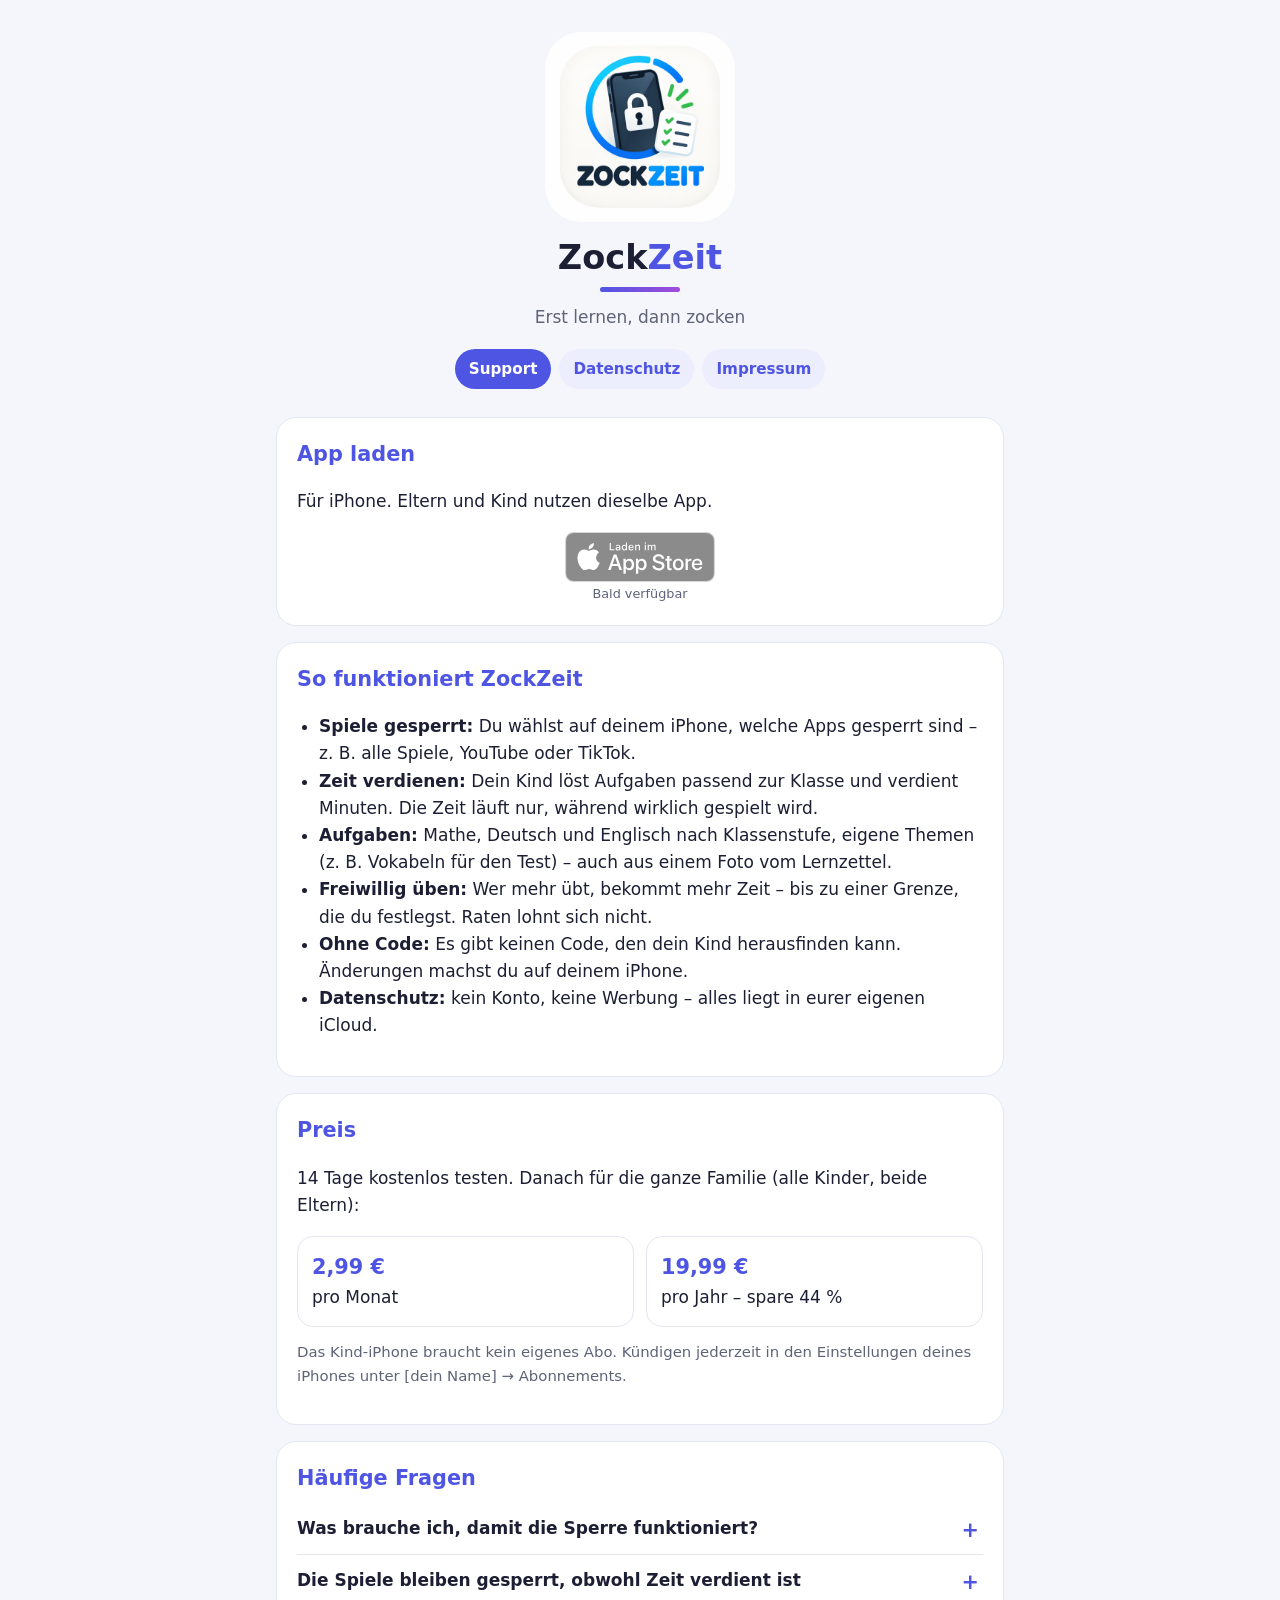
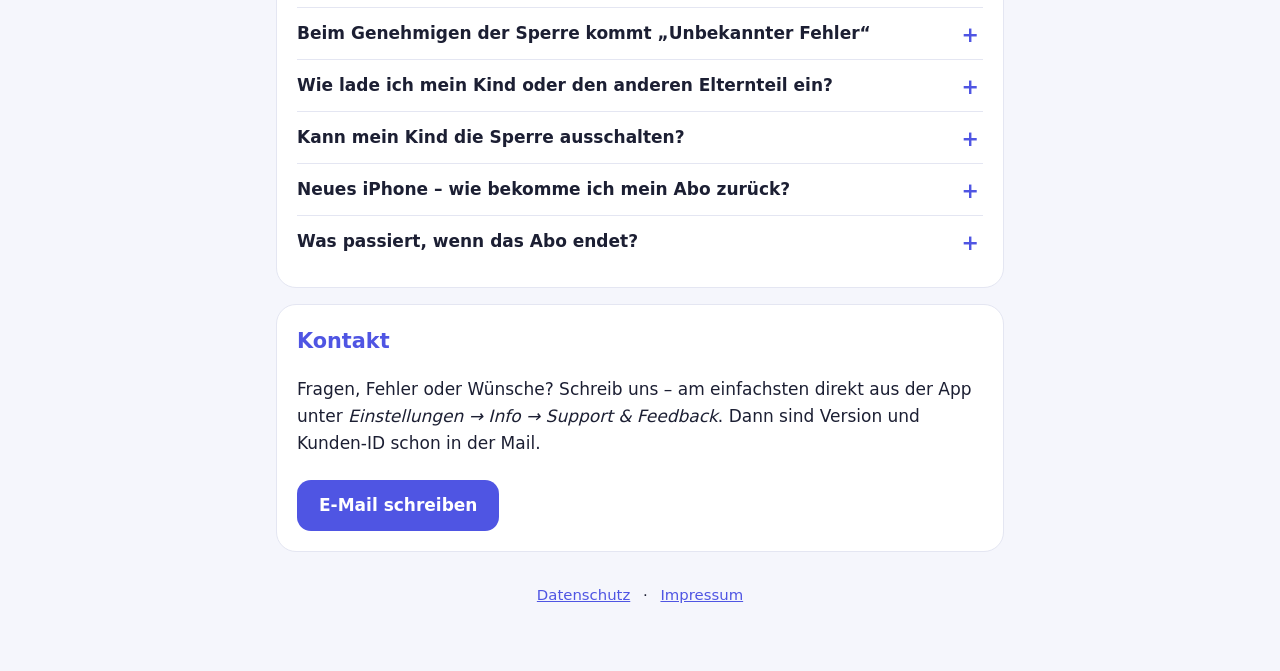
==== index.html @ e9dc3b90 "Website ZockZeit: Support, Datenschutz, Impressum Co-Authored-By: Claude Opus 5.5 <noreply@anthropic" ====
<!DOCTYPE html>
<html lang="de">
<head>
  <meta charset="utf-8">
  <meta name="viewport" content="width=device-width, initial-scale=1">
  <title>ZockZeit – Support</title>
  <meta name="description" content="ZockZeit: Erst lernen, dann zocken. Spiele bleiben gesperrt, bis dein Kind Aufgaben passend zur Klasse gelöst hat – ohne Code, ohne Konto.">
  <link rel="icon" href="icon.png">
  <link rel="apple-touch-icon" href="icon.png">
  <link rel="stylesheet" href="style.css">
</head>
<body>
<div class="wrap">
  <header>
    <img src="logo.png" alt="ZockZeit – Logo mit Handy, Schloss und Checkliste">
    <h1><span class="a">Zock</span><span class="b">Zeit</span></h1>
    <div class="underline"></div>
    <p class="lead">Erst lernen, dann zocken</p>
    <nav>
      <a href="index.html" aria-current="page">Support</a>
      <a href="datenschutz.html">Datenschutz</a>
      <a href="impressum.html">Impressum</a>
    </nav>
  </header>

  <section class="card">
    <h2>App laden</h2>
    <p>Für iPhone. Eltern und Kind nutzen dieselbe App.</p>
    <div class="stores">
      <span class="soon"><img class="badge-apple" src="appstore-badge.svg" alt="Im App Store laden"><small>Bald verfügbar</small></span>
    </div>
  </section>

  <section class="card">
    <h2>So funktioniert ZockZeit</h2>
    <ul>
      <li><strong>Spiele gesperrt:</strong> Du wählst auf deinem iPhone, welche Apps gesperrt sind – z. B. alle Spiele, YouTube oder TikTok.</li>
      <li><strong>Zeit verdienen:</strong> Dein Kind löst Aufgaben passend zur Klasse und verdient Minuten. Die Zeit läuft nur, während wirklich gespielt wird.</li>
      <li><strong>Aufgaben:</strong> Mathe, Deutsch und Englisch nach Klassenstufe, eigene Themen (z. B. Vokabeln für den Test) – auch aus einem Foto vom Lernzettel.</li>
      <li><strong>Freiwillig üben:</strong> Wer mehr übt, bekommt mehr Zeit – bis zu einer Grenze, die du festlegst. Raten lohnt sich nicht.</li>
      <li><strong>Ohne Code:</strong> Es gibt keinen Code, den dein Kind herausfinden kann. Änderungen machst du auf deinem iPhone.</li>
      <li><strong>Datenschutz:</strong> kein Konto, keine Werbung – alles liegt in eurer eigenen iCloud.</li>
    </ul>
  </section>

  <section class="card">
    <h2>Preis</h2>
    <p>14 Tage kostenlos testen. Danach für die ganze Familie (alle Kinder, beide Eltern):</p>
    <div class="preis">
      <div><strong>2,99 €</strong><br>pro Monat</div>
      <div><strong>19,99 €</strong><br>pro Jahr – spare 44 %</div>
    </div>
    <p class="muted">Das Kind-iPhone braucht kein eigenes Abo. Kündigen jederzeit in den Einstellungen deines iPhones unter [dein Name] → Abonnements.</p>
  </section>

  <section class="card">
    <h2>Häufige Fragen</h2>
    <details>
      <summary>Was brauche ich, damit die Sperre funktioniert?</summary>
      <p>Dein Kind braucht eine eigene Apple-ID und muss in deiner Apple-Familienfreigabe als Kind eingetragen sein. Die Bildschirmzeit für dein Kind muss eingeschaltet sein, und beide iPhones sind bei iCloud angemeldet. Eine Anleitung Schritt für Schritt findest du in der App über das Fragezeichen.</p>
    </details>
    <details>
      <summary>Die Spiele bleiben gesperrt, obwohl Zeit verdient ist</summary>
      <p>Fast immer ist dann noch ein App-Limit in Apples Bildschirmzeit aktiv. Ausschalten auf deinem iPhone unter <em>Einstellungen → Bildschirmzeit → [Kind] → App-Limits</em>. Am Sperrbildschirm erkennst du es: „Zockzeit aufgebraucht“ kommt von ZockZeit, „Zeitlimit“ mit Sanduhr kommt von Apple.</p>
    </details>
    <details>
      <summary>Beim Genehmigen der Sperre kommt „Unbekannter Fehler“</summary>
      <p>Stell auf deinem iPhone unter <em>Einstellungen → Bildschirmzeit → [Kind] → Inhalte &amp; Datenschutz → Accountänderungen</em> kurz auf „Erlauben“, genehmige die Sperre und stell es danach wieder auf „Nicht erlauben“.</p>
    </details>
    <details>
      <summary>Wie lade ich mein Kind oder den anderen Elternteil ein?</summary>
      <p>In ZockZeit auf deinem iPhone „Familie einladen“ tippen und die Einladung per Nachricht schicken. Auf dem anderen iPhone ZockZeit öffnen, „Ich bin das Kind“ bzw. „Ich bin Mama oder Papa“ wählen und dann den Link in der Nachricht antippen.</p>
    </details>
    <details>
      <summary>Kann mein Kind die Sperre ausschalten?</summary>
      <p>Die Sperre läuft über Apples Bildschirmzeit-Technik für Familien. ZockZeit lässt sich auf dem Kind-iPhone nicht ohne deine Zustimmung löschen, und die gesperrten Apps änderst nur du auf deinem iPhone. Wichtig: Dein eigener Bildschirmzeit-Code und dein iPhone-Code sollten deinem Kind nicht bekannt sein.</p>
    </details>
    <details>
      <summary>Neues iPhone – wie bekomme ich mein Abo zurück?</summary>
      <p>In ZockZeit unter <em>Einstellungen → Abo → Käufe wiederherstellen</em>. Nutze dieselbe Apple-ID wie beim Kauf.</p>
    </details>
    <details>
      <summary>Was passiert, wenn das Abo endet?</summary>
      <p>ZockZeit macht auf dem Kind-iPhone Pause und gibt die Spiele frei. Sobald das Abo verlängert ist, geht es automatisch weiter.</p>
    </details>
  </section>

  <section class="card">
    <h2>Kontakt</h2>
    <p>Fragen, Fehler oder Wünsche? Schreib uns – am einfachsten direkt aus der App unter <em>Einstellungen → Info → Support &amp; Feedback</em>. Dann sind Version und Kunden-ID schon in der Mail.</p>
    <a class="button" href="mailto:support.klassenkasse@gmail.com?subject=ZockZeit%3A%20Support">E-Mail schreiben</a>
  </section>

  <footer class="muted">
    <p><a href="datenschutz.html">Datenschutz</a> · <a href="impressum.html">Impressum</a></p>
  </footer>
</div>
</body>
</html>
---- style.css ----
:root {
  --indigo: #4F55E3;
  --purple: #A24BDB;
  --orange: #F28A1E;
  --green: #2FA84F;
  --sky: #ECEDFD;
  --bg: #F5F6FC;
  --card: #FFFFFF;
  --line: #E4E6F2;
  --text: #1C1F33;
  --muted: #5E6378;
}
@media (prefers-color-scheme: dark) {
  :root {
    --indigo: #A3A8FF;
    --purple: #D29BFF;
    --orange: #FFB15C;
    --green: #6BD68A;
    --sky: #23264A;
    --bg: #0F1020;
    --card: #1A1C33;
    --line: #2C2F4D;
    --text: #ECEDF7;
    --muted: #A2A6C2;
  }
}
* { box-sizing: border-box; }
html { -webkit-text-size-adjust: 100%; }
body {
  margin: 0;
  background: var(--bg);
  color: var(--text);
  font-family: ui-rounded, "SF Pro Rounded", system-ui, -apple-system, "Segoe UI", Roboto, sans-serif;
  line-height: 1.6;
  font-size: 17px;
}
.wrap { max-width: 760px; margin: 0 auto; padding: 32px 16px 48px; }
header { text-align: center; margin-bottom: 28px; }
header img { width: 190px; height: auto; border-radius: 36px; }
h1 { font-size: 2.1rem; margin: 8px 0 4px; line-height: 1.2; }
h1 .a { color: var(--text); }
h1 .b { color: var(--indigo); }
.underline { width: 80px; height: 5px; border-radius: 3px; background: linear-gradient(90deg, var(--indigo), var(--purple)); margin: 8px auto 12px; }
.lead { color: var(--muted); margin: 0; }
nav { display: flex; gap: 8px; justify-content: center; flex-wrap: wrap; margin-top: 18px; }
nav a {
  text-decoration: none; color: var(--indigo); font-weight: 600; font-size: 0.95rem;
  padding: 8px 14px; border-radius: 999px; background: var(--sky);
}
nav a[aria-current="page"] { background: var(--indigo); color: #fff; }
.card {
  background: var(--card); border: 1px solid var(--line); border-radius: 20px;
  padding: 20px; margin: 16px 0;
}
h2 { color: var(--indigo); font-size: 1.3rem; margin: 0 0 8px; }
h3 { font-size: 1.05rem; margin: 18px 0 4px; }
p, li { color: var(--text); }
.muted { color: var(--muted); font-size: 0.93rem; }
a { color: var(--indigo); }
.button {
  display: inline-block; text-decoration: none; background: var(--indigo); color: #fff;
  font-weight: 700; padding: 12px 22px; border-radius: 14px; margin-top: 6px;
}
.preis { display: flex; gap: 12px; flex-wrap: wrap; margin-top: 8px; }
.preis div { flex: 1 1 200px; border: 1px solid var(--line); border-radius: 16px; padding: 14px; }
.preis strong { font-size: 1.3rem; color: var(--indigo); }
details { border-top: 1px solid var(--line); padding: 12px 0; }
details:first-of-type { border-top: 0; }
summary { cursor: pointer; font-weight: 600; list-style: none; position: relative; padding-right: 28px; }
summary::-webkit-details-marker { display: none; }
summary::after { content: "+"; position: absolute; right: 4px; top: -1px; color: var(--indigo); font-size: 1.3rem; }
details[open] summary::after { content: "–"; }
details p, details ol, details ul { margin: 8px 0 0; }
ol, ul { padding-left: 22px; }
footer { text-align: center; margin-top: 32px; }
footer a { margin: 0 8px; }
.stores { display: flex; gap: 12px; flex-wrap: wrap; align-items: center; justify-content: center; margin-top: 8px; }
.stores .soon { display: flex; flex-direction: column; align-items: center; }
.badge-apple { height: 50px; width: auto; display: block; }
.soon img { filter: grayscale(1); opacity: 0.45; }
.soon small { color: var(--muted); font-size: 0.8rem; margin-top: 2px; }
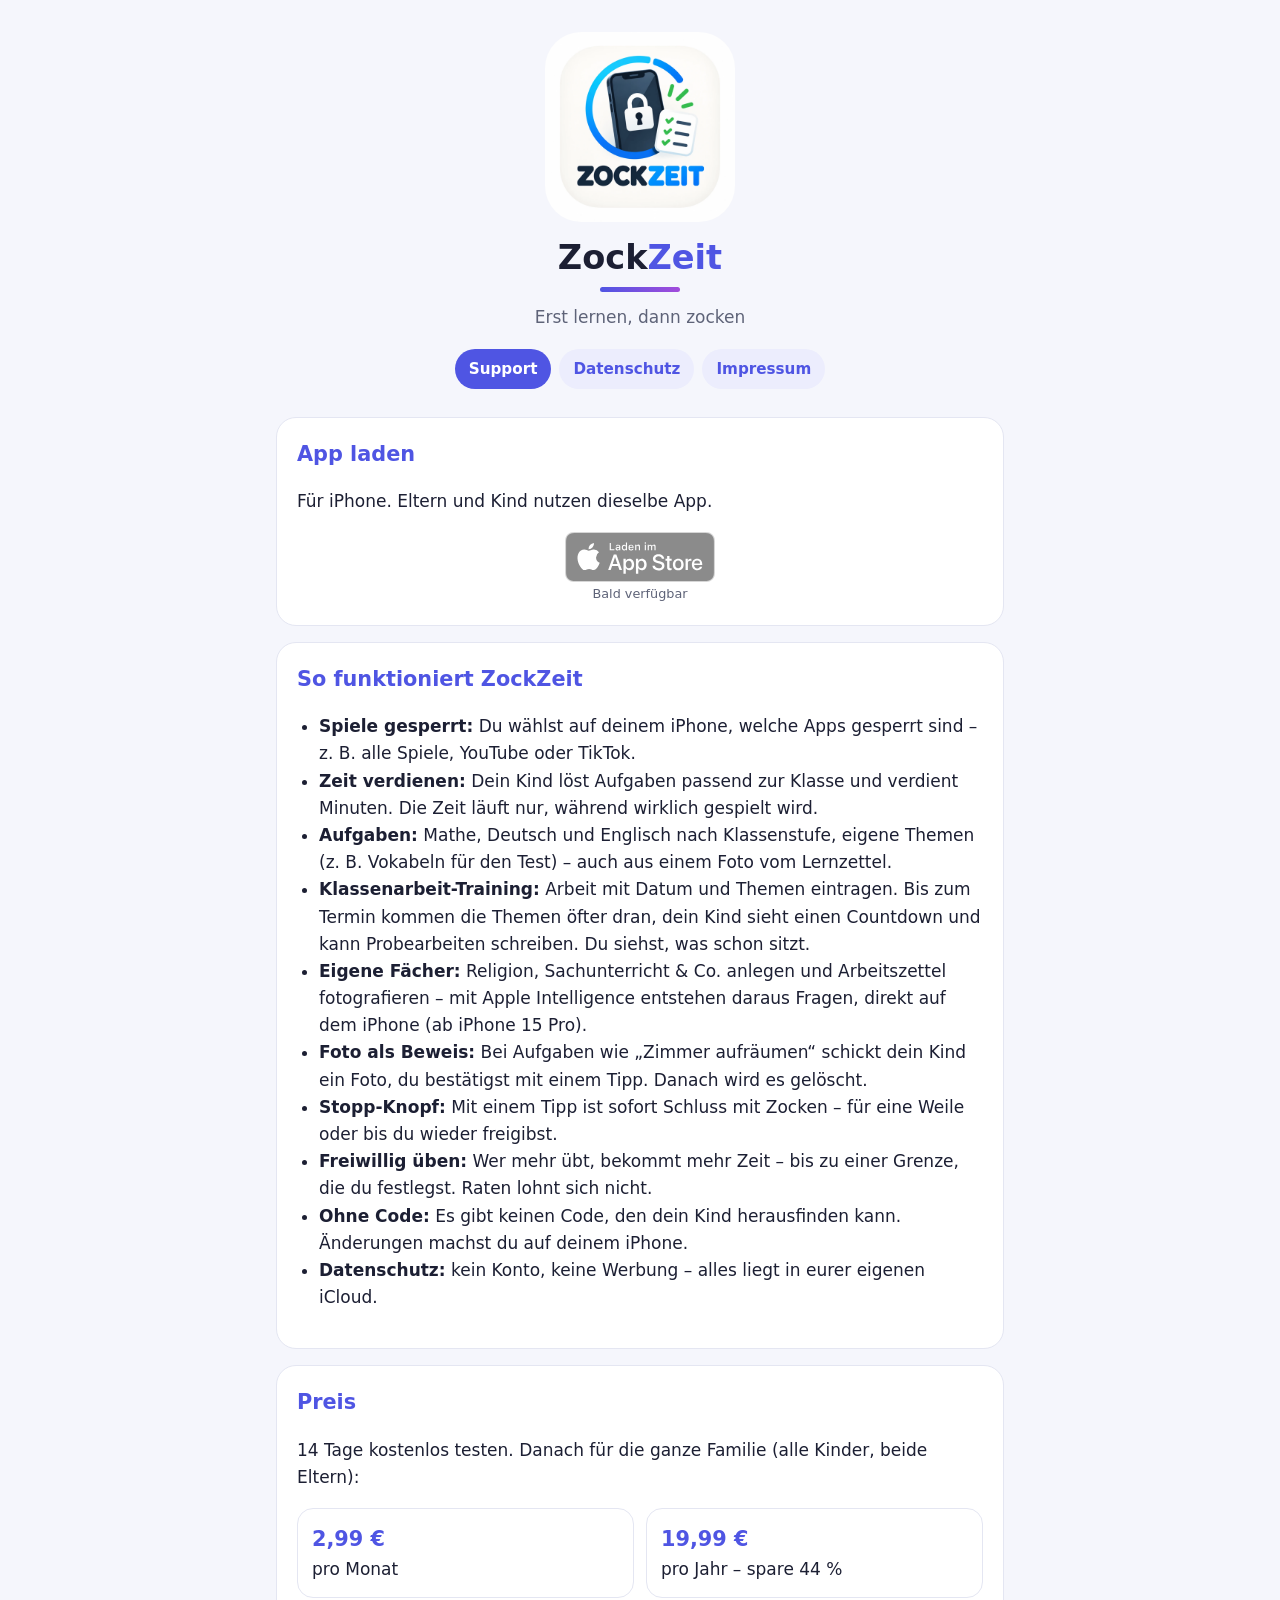
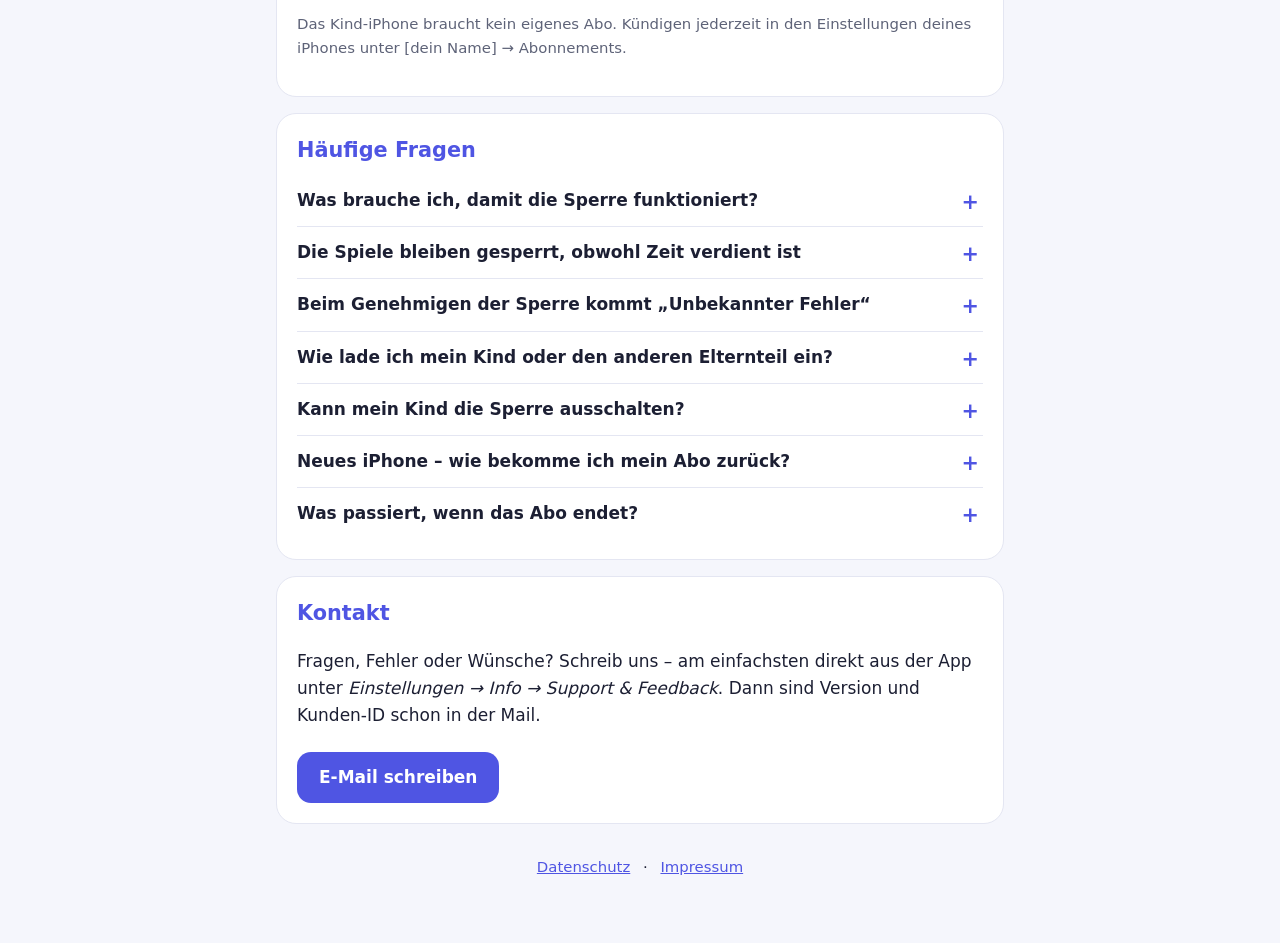
==== commit 76d27658: "Website: Klassenarbeit-Training, eigene Fächer, Foto-Beweis, Stopp-Knopf; Datenschutz zu Foto-Beweis" ====
--- a/index.html
+++ b/index.html
@@ -37,6 +37,10 @@
       <li><strong>Spiele gesperrt:</strong> Du wählst auf deinem iPhone, welche Apps gesperrt sind – z. B. alle Spiele, YouTube oder TikTok.</li>
       <li><strong>Zeit verdienen:</strong> Dein Kind löst Aufgaben passend zur Klasse und verdient Minuten. Die Zeit läuft nur, während wirklich gespielt wird.</li>
       <li><strong>Aufgaben:</strong> Mathe, Deutsch und Englisch nach Klassenstufe, eigene Themen (z. B. Vokabeln für den Test) – auch aus einem Foto vom Lernzettel.</li>
+      <li><strong>Klassenarbeit-Training:</strong> Arbeit mit Datum und Themen eintragen. Bis zum Termin kommen die Themen öfter dran, dein Kind sieht einen Countdown und kann Probearbeiten schreiben. Du siehst, was schon sitzt.</li>
+      <li><strong>Eigene Fächer:</strong> Religion, Sachunterricht &amp; Co. anlegen und Arbeitszettel fotografieren – mit Apple Intelligence entstehen daraus Fragen, direkt auf dem iPhone (ab iPhone 15 Pro).</li>
+      <li><strong>Foto als Beweis:</strong> Bei Aufgaben wie „Zimmer aufräumen“ schickt dein Kind ein Foto, du bestätigst mit einem Tipp. Danach wird es gelöscht.</li>
+      <li><strong>Stopp-Knopf:</strong> Mit einem Tipp ist sofort Schluss mit Zocken – für eine Weile oder bis du wieder freigibst.</li>
       <li><strong>Freiwillig üben:</strong> Wer mehr übt, bekommt mehr Zeit – bis zu einer Grenze, die du festlegst. Raten lohnt sich nicht.</li>
       <li><strong>Ohne Code:</strong> Es gibt keinen Code, den dein Kind herausfinden kann. Änderungen machst du auf deinem iPhone.</li>
       <li><strong>Datenschutz:</strong> kein Konto, keine Werbung – alles liegt in eurer eigenen iCloud.</li>
